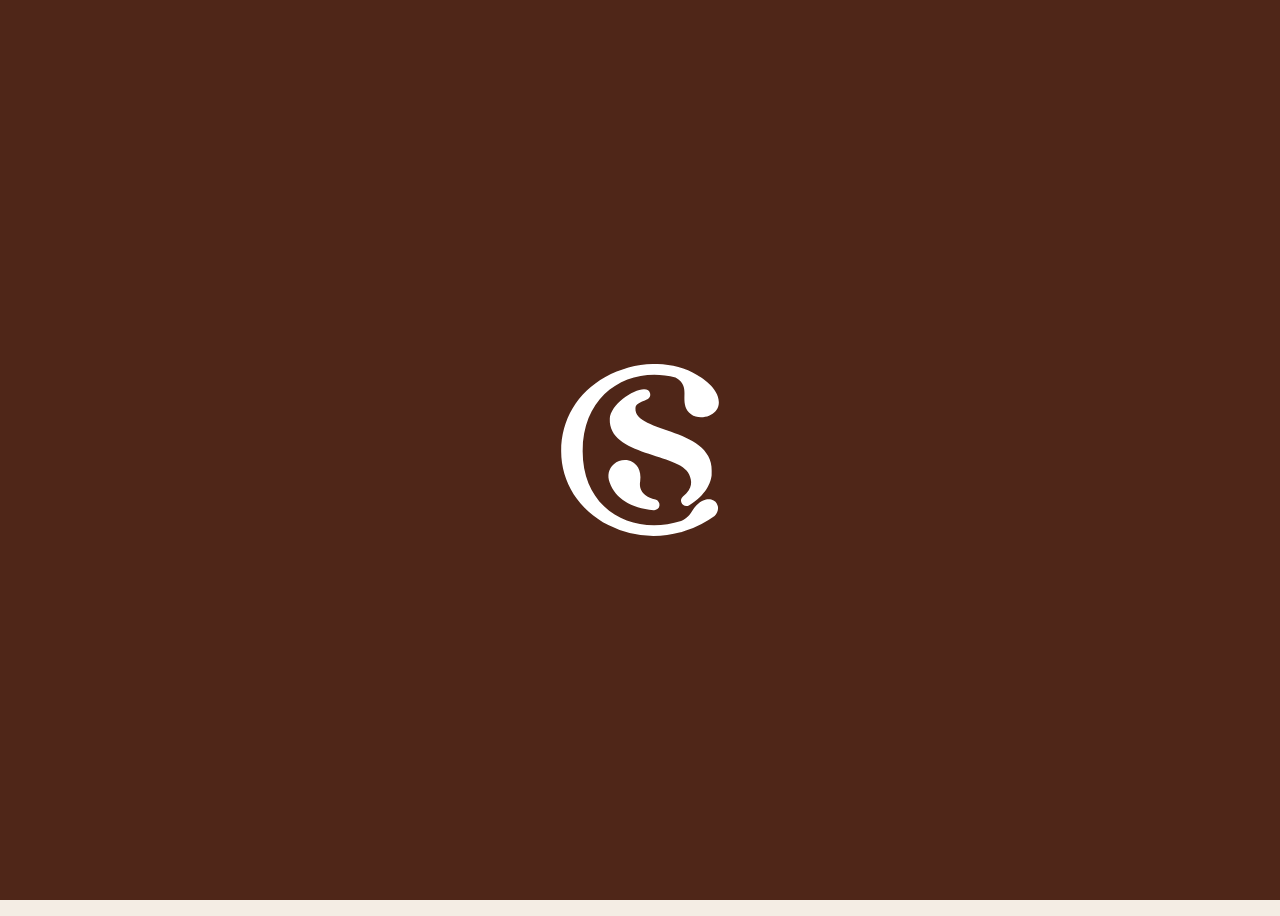
==== index.html @ 3edab41a "Update index.html" ====
<!doctype html>
<html lang="pt-BR">
<head>
  <meta charset="UTF-8" />
  <meta name="viewport" content="width=device-width, initial-scale=1.0" />
  <title>Cacau Show - Entrada</title>
  <style>
    :root {
      --bg: #f4ede4;
      --shape: #4f2618;
      --ink: #f3dfc9;
      --button: #7a3d29;
      --button-hover: #8a4a34;
      --logo-shift-x: 0px;
    }


    * {
      box-sizing: border-box;
    }

    html,
    body {
      width: 100%;
      margin: 0;
    }

    body {
      min-height: 100dvh;
      background: var(--bg);
      overflow: hidden;
      font-family: Arial, Helvetica, sans-serif;
      color: var(--ink);
    }

    .background {
      position: fixed;
      inset: 0;
      width: 100vw;
      height: 100vh;
      display: block;
      z-index: 0;
    }

    .page-content {
      opacity: 0;
      transform: translateY(16px);
      visibility: hidden;
      pointer-events: none;
      transition: opacity 0.6s ease, transform 0.6s ease;
    }

    body.intro-done .page-content {
      opacity: 1;
      transform: translateY(0);
      visibility: visible;
      pointer-events: auto;
    }

    .intro {
      position: fixed;
      inset: 0;
      z-index: 20;
      display: grid;
      place-items: center;
      overflow: hidden;
      pointer-events: auto;
      background: var(--bg);
    }

    .intro-circle {
      position: absolute;
      width: 150px;
      aspect-ratio: 1 / 1;
      border-radius: 50%;
      background: var(--shape);
      transform: scale(0.08);
      animation: introCircleGrow 2.05s cubic-bezier(0.2, 0.72, 0.2, 1) forwards;
    }

    .intro-logo {
      position: relative;
      width: clamp(120px, 34vw, 172px);
      height: auto;
      opacity: 0;
      transform: translateY(20px) scale(0.86);
      filter: brightness(0) invert(1);
      animation:
        introLogoReveal 0.7s ease 0.62s forwards,
        introLogoBounce 0.95s cubic-bezier(0.18, 0.88, 0.35, 1.15) 1.55s 1 forwards;
    }

    .intro.out {
      animation: introFadeOut 0.62s ease forwards;
      pointer-events: none;
    }

    @keyframes introCircleGrow {
      to {
        transform: scale(14);
      }
    }

    @keyframes introLogoReveal {
      to {
        opacity: 1;
        transform: translateY(0) scale(1);
      }
    }

    @keyframes introLogoBounce {
      0% {
        transform: translateY(0) scale(1);
      }
      40% {
        transform: translateY(-12px) scale(1.04);
      }
      100% {
        transform: translateY(0) scale(1);
      }
    }

    @keyframes introFadeOut {
      to {
        opacity: 0;
        visibility: hidden;
      }
    }


    .screen {
      position: relative;
      z-index: 1;
      min-height: 100dvh;
      width: min(100%, 430px);
      margin: 0 auto;
      padding: calc(18px + env(safe-area-inset-top)) 16px calc(24px + env(safe-area-inset-bottom));
      display: flex;
      flex-direction: column;
      align-items: stretch;
      justify-content: flex-start;
      gap: 0;
    }

    .logo {
      width: clamp(108px, 32vw, 145px);
      height: auto;
      margin: clamp(58px, 9.8vh, 84px) auto clamp(44px, 6.4vh, 62px);
      opacity: 1;
      display: block;
      mix-blend-mode: multiply;
      filter: contrast(1.08) saturate(1.06);
      transform: translateX(var(--logo-shift-x));
    }

    .title {
      margin: 0;
      text-align: left;
      align-self: flex-start;
      padding-left: 18px;
      font-family: Georgia, "Times New Roman", serif;
      font-size: clamp(24px, 8vw, 40px);
      line-height: 1.04;
      letter-spacing: 0;
      font-weight: 700;
      width: 100%;
      max-width: none;
      white-space: nowrap;
      margin-bottom: 4px;
      text-shadow: 0 1px 2px rgba(34, 15, 10, 0.35);
    }

    .subtitle {
      margin: 0;
      align-self: flex-start;
      padding-left: 18px;
      font-family: Georgia, "Times New Roman", serif;
      font-size: clamp(24px, 8vw, 40px);
      line-height: 1.04;
      font-weight: 700;
      color: var(--ink);
      white-space: nowrap;
      text-shadow: 0 1px 2px rgba(34, 15, 10, 0.35);
    }

    .enter-btn {
      width: min(76%, 420px);
      align-self: center;
      margin-top: auto;
      margin-bottom: calc(clamp(56px, 10vh, 112px) + env(safe-area-inset-bottom));
      border: 0;
      border-radius: 45px;
      min-height: 82px;
      padding: 14px 28px;
      background: var(--button);
      color: #fff;
      font-family: Georgia, "Times New Roman", serif;
      font-size: clamp(26px, 7.1vw, 44px);
      line-height: 1;
      font-weight: 700;
      cursor: pointer;
      opacity: 0;
      transform: translateY(34px);
      transition:
        opacity 0.75s cubic-bezier(0.22, 1, 0.36, 1),
        transform 0.75s cubic-bezier(0.22, 1, 0.36, 1),
        background-color 0.2s ease;
      transition-delay: 0s;
      box-shadow: 0 5px 12px rgba(22, 10, 7, 0.2);
    }

    body.intro-done .enter-btn {
      opacity: 1;
      transform: translateY(0);
      transition-delay: 0.85s;
    }

    .enter-btn:hover {
      background: var(--button-hover);
      transform: translateY(-1px);
    }

    .enter-btn:active {
      transform: translateY(1px);
    }

    @media (max-width: 520px) {
      .screen {
        width: 100%;
      }

      .title {
        margin-left: 72px;
      }

      .subtitle {
        margin-left: -10px;
      }

      .title,
      .subtitle {
        padding-left: 20px;
      }
    }

    @media (min-width: 521px) {
      .screen {
        padding-top: 56px;
        padding-bottom: 40px;
        align-items: center;
      }

      .logo {
        margin-top: 28px;
      }

      .title,
      .subtitle {
        text-align: center;
        align-self: center;
        padding-left: 0;
        width: 100%;
        max-width: none;
      }
    }

    @media (prefers-reduced-motion: reduce) {
      .intro {
        display: none;
      }

      .page-content {
        opacity: 1;
        transform: none;
        transition: none;
      }

      .enter-btn {
        opacity: 1;
        transform: none;
        transition: none;
      }
    }

  </style>
</head>
<body>
  <div class="intro" id="intro" aria-hidden="true">
    <div class="intro-circle"></div>
    <img class="intro-logo" src="imgs/cacau-show (1).svg" alt="" />
  </div>

  <svg class="background" viewBox="0 0 430 932" preserveAspectRatio="none" aria-hidden="true">
    <rect width="430" height="932" fill="var(--bg)" />
    <path
      fill="var(--shape)"
      d="M0,0H430V466C378,434 307,433 252,472C194,513 115,514 53,480C29,467 12,467 0,476Z"
    />
  </svg>

  <main class="screen page-content">
    <img
      class="logo"
      src="imgs/cacau-show (1).svg"
      alt="Logo Cacau Show"
    />

    <h1 class="title">Bem-vindo</h1>
    <h2 class="subtitle">Cacau Show Solid&aacute;ria</h2>

    <button class="enter-btn" id="startBtn" type="button">iniciar</button>
  </main>

  <script>
    (function () {
      var intro = document.getElementById("intro");
      var startBtn = document.getElementById("startBtn");
      if (startBtn) {
        startBtn.addEventListener("click", function () {
          window.location.href = "cadastro.html";
        });
      }

      if (!intro) return;

      var reduceMotion = window.matchMedia("(prefers-reduced-motion: reduce)").matches;
      if (reduceMotion) {
        document.body.classList.add("intro-done");
        intro.remove();
        return;
      }

      window.setTimeout(function () {
        document.body.classList.add("intro-done");
        intro.classList.add("out");

        window.setTimeout(function () {
          intro.remove();
        }, 620);
      }, 3050);
    })();
  </script>
</body>
</html>
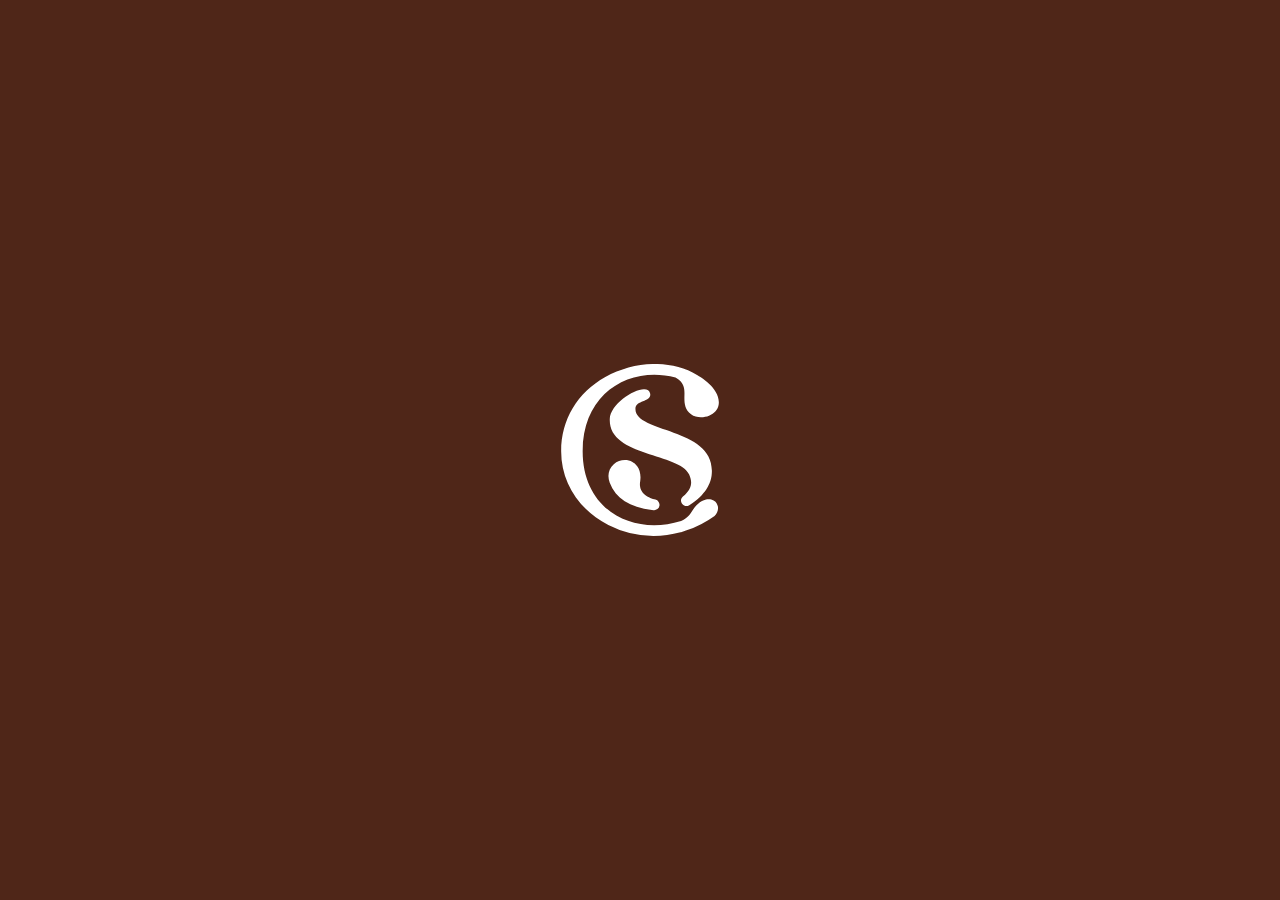
==== commit 33d7fd13: "Update index.html" ====
--- a/index.html
+++ b/index.html
@@ -12,6 +12,9 @@
       --button: #7a3d29;
       --button-hover: #8a4a34;
       --logo-shift-x: 0px;
+      --gallery-top: #5a2c1b;
+      --gallery-bottom: #f2f2f4;
+      --wave-time: 7s;
     }
 
 
@@ -22,13 +25,16 @@
     html,
     body {
       width: 100%;
+      height: 100%;
       margin: 0;
+      overflow: hidden;
+      overscroll-behavior: none;
     }
 
     body {
       min-height: 100dvh;
+      height: 100dvh;
       background: var(--bg);
-      overflow: hidden;
       font-family: Arial, Helvetica, sans-serif;
       color: var(--ink);
     }
@@ -40,6 +46,19 @@
       height: 100vh;
       display: block;
       z-index: 0;
+    }
+
+    .entry-view {
+      position: fixed;
+      inset: 0;
+      z-index: 1;
+      transition: opacity 0.45s ease, transform 0.45s ease;
+    }
+
+    body.show-gallery .entry-view {
+      opacity: 0;
+      transform: translateX(-8%);
+      pointer-events: none;
     }
 
     .page-content {
@@ -131,7 +150,7 @@
     .screen {
       position: relative;
       z-index: 1;
-      min-height: 100dvh;
+      height: 100dvh;
       width: min(100%, 430px);
       margin: 0 auto;
       padding: calc(18px + env(safe-area-inset-top)) 16px calc(24px + env(safe-area-inset-bottom));
@@ -140,6 +159,7 @@
       align-items: stretch;
       justify-content: flex-start;
       gap: 0;
+      overflow: hidden;
     }
 
     .logo {
@@ -159,7 +179,7 @@
       align-self: flex-start;
       padding-left: 18px;
       font-family: Georgia, "Times New Roman", serif;
-      font-size: clamp(24px, 8vw, 40px);
+      font-size: clamp(25px, 7vw, 36px);
       line-height: 1.04;
       letter-spacing: 0;
       font-weight: 700;
@@ -175,7 +195,7 @@
       align-self: flex-start;
       padding-left: 18px;
       font-family: Georgia, "Times New Roman", serif;
-      font-size: clamp(24px, 8vw, 40px);
+      font-size: clamp(21px, 5.7vw, 30px);
       line-height: 1.04;
       font-weight: 700;
       color: var(--ink);
@@ -184,10 +204,11 @@
     }
 
     .enter-btn {
-      width: min(76%, 420px);
-      align-self: center;
-      margin-top: auto;
-      margin-bottom: calc(clamp(56px, 10vh, 112px) + env(safe-area-inset-bottom));
+      width: min(76vw, 420px);
+      position: fixed;
+      left: 50%;
+      bottom: calc(clamp(36px, 8vh, 88px) + env(safe-area-inset-bottom));
+      margin: 0;
       border: 0;
       border-radius: 45px;
       min-height: 82px;
@@ -200,28 +221,123 @@
       font-weight: 700;
       cursor: pointer;
       opacity: 0;
-      transform: translateY(34px);
+      transform: translate(-50%, 34px);
       transition:
         opacity 0.75s cubic-bezier(0.22, 1, 0.36, 1),
         transform 0.75s cubic-bezier(0.22, 1, 0.36, 1),
         background-color 0.2s ease;
       transition-delay: 0s;
       box-shadow: 0 5px 12px rgba(22, 10, 7, 0.2);
+      z-index: 3;
     }
 
     body.intro-done .enter-btn {
       opacity: 1;
-      transform: translateY(0);
+      transform: translate(-50%, 0);
       transition-delay: 0.85s;
     }
 
     .enter-btn:hover {
       background: var(--button-hover);
-      transform: translateY(-1px);
+      transform: translate(-50%, -1px);
     }
 
     .enter-btn:active {
-      transform: translateY(1px);
+      transform: translate(-50%, 1px);
+    }
+
+    .gallery-view {
+      position: fixed;
+      inset: 0;
+      z-index: 8;
+      opacity: 0;
+      visibility: hidden;
+      pointer-events: none;
+      transform: translateX(12%);
+      transition: opacity 0.45s ease, transform 0.45s ease, visibility 0.45s ease;
+      background: var(--gallery-bottom);
+    }
+
+    body.show-gallery .gallery-view {
+      opacity: 1;
+      visibility: visible;
+      pointer-events: auto;
+      transform: translateX(0);
+    }
+
+    .gallery-carousel {
+      width: 100vw;
+      height: 100dvh;
+      display: flex;
+      overflow-x: auto;
+      overflow-y: hidden;
+      scroll-snap-type: x mandatory;
+      scroll-behavior: smooth;
+      -webkit-overflow-scrolling: touch;
+      scrollbar-width: none;
+    }
+
+    .gallery-carousel::-webkit-scrollbar {
+      display: none;
+    }
+
+    .gallery-slide {
+      position: relative;
+      flex: 0 0 100vw;
+      width: 100vw;
+      height: 100dvh;
+      scroll-snap-align: start;
+      overflow: hidden;
+      background: var(--gallery-bottom);
+    }
+
+    .gallery-top {
+      position: relative;
+      height: 53dvh;
+      background: var(--gallery-top);
+      overflow: hidden;
+    }
+
+    .gallery-wave {
+      position: absolute;
+      left: -6%;
+      width: 112%;
+      bottom: -1px;
+      height: 110px;
+      animation: waveFloat var(--wave-time) ease-in-out infinite;
+    }
+
+    @keyframes waveFloat {
+      0%,
+      100% {
+        transform: translateX(-18px);
+      }
+      50% {
+        transform: translateX(18px);
+      }
+    }
+
+    .art-wrap {
+      position: absolute;
+      left: 50%;
+      top: calc(70px + env(safe-area-inset-top));
+      transform: translateX(-50%);
+      width: min(84vw, 360px);
+      height: min(35vh, 360px);
+      display: flex;
+      align-items: center;
+      justify-content: center;
+      pointer-events: none;
+    }
+
+    .art-wrap img {
+      width: auto;
+      max-width: 100%;
+      max-height: 100%;
+      height: auto;
+      object-fit: contain;
+      display: block;
+      filter: drop-shadow(0 10px 16px rgba(0, 0, 0, 0.18));
     }
 
     @media (max-width: 520px) {
@@ -229,17 +345,22 @@
         width: 100%;
       }
 
-      .title {
-        margin-left: 72px;
-      }
-
-      .subtitle {
-        margin-left: -10px;
-      }
-
       .title,
       .subtitle {
         padding-left: 20px;
+      }
+
+      .logo {
+        margin-top: clamp(42px, 8vh, 64px);
+        margin-bottom: clamp(28px, 5.5vh, 46px);
+      }
+
+      .title {
+        margin-bottom: 6px;
+      }
+
+      .subtitle {
+        white-space: nowrap;
       }
     }
 
@@ -277,8 +398,21 @@
 
       .enter-btn {
         opacity: 1;
-        transform: none;
+        transform: translate(-50%, 0);
         transition: none;
+      }
+
+      .entry-view,
+      .gallery-view {
+        transition: none;
+      }
+
+      .gallery-carousel {
+        scroll-behavior: auto;
+      }
+
+      .gallery-wave {
+        animation: none;
       }
     }
 
@@ -290,34 +424,77 @@
     <img class="intro-logo" src="imgs/cacau-show (1).svg" alt="" />
   </div>
 
-  <svg class="background" viewBox="0 0 430 932" preserveAspectRatio="none" aria-hidden="true">
-    <rect width="430" height="932" fill="var(--bg)" />
-    <path
-      fill="var(--shape)"
-      d="M0,0H430V466C378,434 307,433 252,472C194,513 115,514 53,480C29,467 12,467 0,476Z"
-    />
-  </svg>
-
-  <main class="screen page-content">
-    <img
-      class="logo"
-      src="imgs/cacau-show (1).svg"
-      alt="Logo Cacau Show"
-    />
-
-    <h1 class="title">Bem-vindo</h1>
-    <h2 class="subtitle">Cacau Show Solid&aacute;ria</h2>
-
-    <button class="enter-btn" id="startBtn" type="button">iniciar</button>
-  </main>
+  <section class="entry-view" id="entryView">
+    <svg class="background" viewBox="0 0 430 932" preserveAspectRatio="none" aria-hidden="true">
+      <rect width="430" height="932" fill="var(--bg)" />
+      <path
+        fill="var(--shape)"
+        d="M0,0H430V466C378,434 307,433 252,472C194,513 115,514 53,480C29,467 12,467 0,476Z"
+      />
+    </svg>
+
+    <main class="screen page-content">
+      <img
+        class="logo"
+        src="imgs/cacau-show (1).svg"
+        alt="Logo Cacau Show"
+      />
+
+      <h1 class="title">Bem-vindo</h1>
+      <h2 class="subtitle">Cacau Show Solid&aacute;ria</h2>
+
+      <button class="enter-btn" id="startBtn" type="button">iniciar</button>
+    </main>
+  </section>
+
+  <section class="gallery-view" id="galleryView" aria-label="Galeria lateral">
+    <main class="gallery-carousel" id="galleryCarousel">
+      <section class="gallery-slide">
+        <div class="gallery-top">
+          <div class="art-wrap">
+            <img src="imgs/01cll.png" alt="Imagem 01" />
+          </div>
+          <svg class="gallery-wave" viewBox="0 0 760 120" preserveAspectRatio="none" aria-hidden="true">
+            <path fill="#f2f2f4" d="M0,62C86,44 173,44 260,62C340,79 420,80 500,64C586,46 673,46 760,62V120H0Z" />
+          </svg>
+        </div>
+      </section>
+
+      <section class="gallery-slide">
+        <div class="gallery-top">
+          <div class="art-wrap">
+            <img src="imgs/loc.png" alt="Imagem localizacao" />
+          </div>
+          <svg class="gallery-wave" viewBox="0 0 760 120" preserveAspectRatio="none" aria-hidden="true">
+            <path fill="#f2f2f4" d="M0,62C86,44 173,44 260,62C340,79 420,80 500,64C586,46 673,46 760,62V120H0Z" />
+          </svg>
+        </div>
+      </section>
+
+      <section class="gallery-slide">
+        <div class="gallery-top">
+          <div class="art-wrap">
+            <img src="imgs/sacola.png" alt="Imagem sacola" />
+          </div>
+          <svg class="gallery-wave" viewBox="0 0 760 120" preserveAspectRatio="none" aria-hidden="true">
+            <path fill="#f2f2f4" d="M0,62C86,44 173,44 260,62C340,79 420,80 500,64C586,46 673,46 760,62V120H0Z" />
+          </svg>
+        </div>
+      </section>
+    </main>
+  </section>
 
   <script>
     (function () {
       var intro = document.getElementById("intro");
       var startBtn = document.getElementById("startBtn");
+      var galleryCarousel = document.getElementById("galleryCarousel");
       if (startBtn) {
         startBtn.addEventListener("click", function () {
-          window.location.href = "cadastro.html";
+          document.body.classList.add("show-gallery");
+          if (galleryCarousel) {
+            galleryCarousel.scrollLeft = 0;
+          }
         });
       }
 
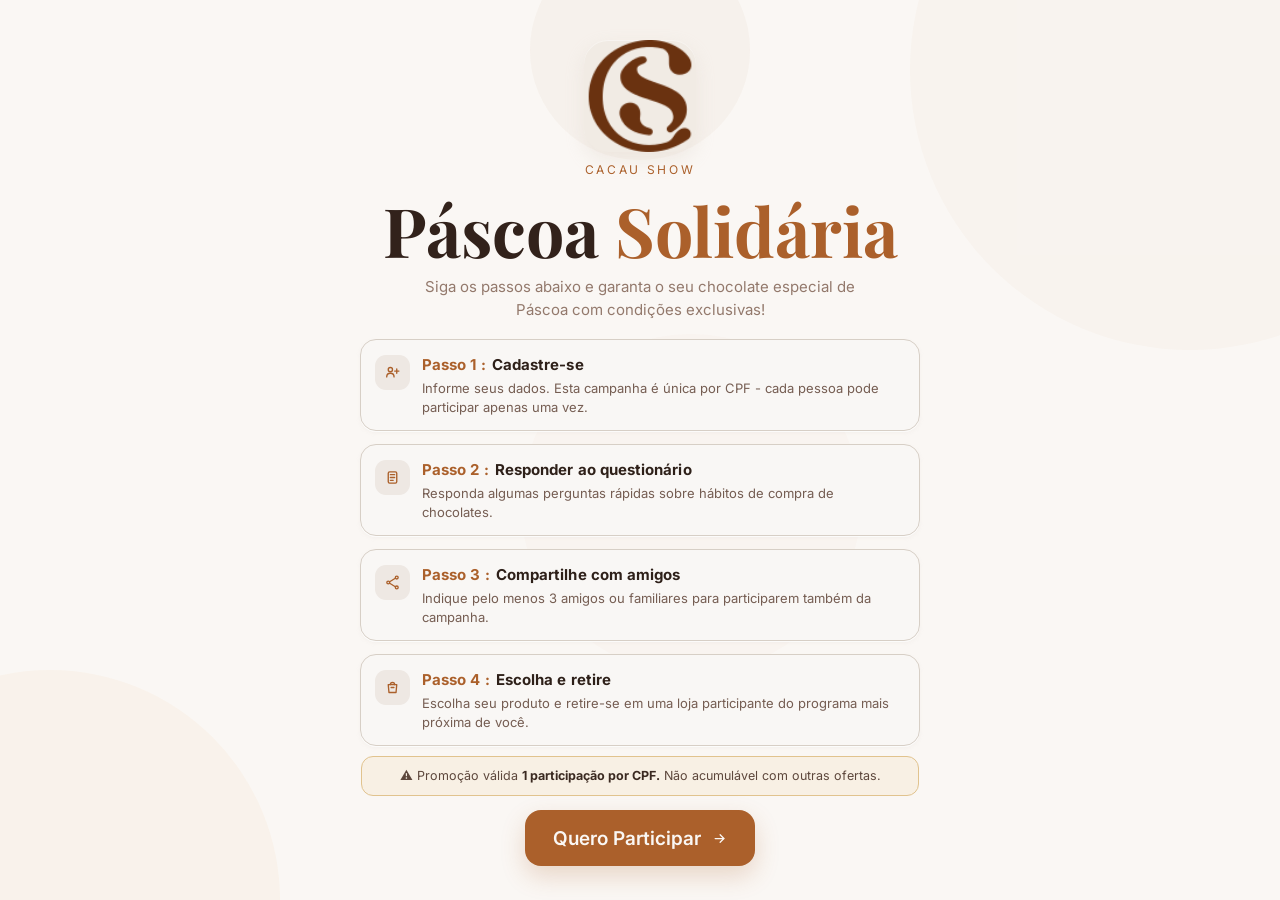
==== commit c3da2b73: "Add files via upload" ====
--- a/index.html
+++ b/index.html
@@ -1,521 +1,928 @@
-<!doctype html>
-<html lang="pt-BR">
-<head>
-  <meta charset="UTF-8" />
-  <meta name="viewport" content="width=device-width, initial-scale=1.0" />
-  <title>Cacau Show - Entrada</title>
-  <style>
-    :root {
-      --bg: #f4ede4;
-      --shape: #4f2618;
-      --ink: #f3dfc9;
-      --button: #7a3d29;
-      --button-hover: #8a4a34;
-      --logo-shift-x: 0px;
-      --gallery-top: #5a2c1b;
-      --gallery-bottom: #f2f2f4;
-      --wave-time: 7s;
-    }
-
-
-    * {
-      box-sizing: border-box;
-    }
-
-    html,
-    body {
+﻿<!doctype html>
+<html lang="pt-BR">
+<head>
+  <meta charset="UTF-8" />
+  <meta name="viewport" content="width=device-width, initial-scale=1.0, viewport-fit=cover" />
+  <title>Páscoa Solidária</title>
+  <link rel="preconnect" href="https://fonts.googleapis.com" />
+  <link rel="preconnect" href="https://fonts.gstatic.com" crossorigin />
+  <link href="https://fonts.googleapis.com/css2?family=Inter:wght@300;400;500;600;700;800&family=Playfair+Display:wght@400;500;600;700&display=swap" rel="stylesheet" />
+  <style>
+    :root {
+      --font-inter: "Inter", sans-serif;
+      --font-playfair: "Playfair Display", serif;
+      --background: hsl(30 40% 97%);
+      --foreground: hsl(20 30% 15%);
+      --muted: hsl(30 20% 93%);
+      --muted-foreground: hsl(20 15% 50%);
+      --primary: hsl(25 60% 42%);
+      --primary-foreground: hsl(30 40% 97%);
+      --accent: hsl(38 70% 55%);
+      --border: hsl(30 25% 86%);
+      --card: hsl(30 30% 99%);
+    }
+
+    * { box-sizing: border-box; }
+    html, body {
+      margin: 0;
+      width: 100%;
+      min-height: 100%;
+      background: var(--background);
+      color: var(--foreground);
+      font-family: var(--font-inter);
+    }
+
+    .app { min-height: 100vh; min-height: 100dvh; position: relative; overflow: hidden; }
+    .shape { position: absolute; border-radius: 999px; pointer-events: none; z-index: 0; }
+    .shape.top { width: 560px; height: 560px; top: -210px; right: -190px; background: hsl(25 60% 42% / 0.026); }
+    .shape.bottom { width: 460px; height: 460px; bottom: -230px; left: -180px; background: hsl(38 70% 55% / 0.05); }
+    .shape.mid { width: 340px; height: 340px; top: 56%; left: 54%; transform: translate(-50%, -50%); background: hsl(25 60% 42% / 0.02); }
+    .shape.logo-halo { width: 220px; height: 220px; top: -60px; left: 50%; transform: translateX(-50%); background: hsl(30 35% 85% / 0.22); }
+
+    .layout {
+      position: relative;
+      z-index: 1;
+      width: min(100%, 760px);
+      margin: 0 auto;
+      padding: 24px 16px 28px;
+      min-height: 100vh;
+      min-height: 100dvh;
+      display: grid;
+      align-content: start;
+    }
+
+    .screen { display: none; width: min(100%, 560px); margin: 0 auto; }
+    .screen.active { display: block; animation: screenInX 380ms ease both; }
+
+    .title-main {
+      margin: 0 0 10px;
+      text-align: center;
+      font-family: var(--font-playfair);
+      font-size: clamp(40px, 7vw, 56px);
+      line-height: 1.08;
+      font-weight: 700;
+    }
+
+    .title-main .primary { color: var(--primary); }
+    .sub { margin: 0 auto 18px; text-align: center; color: var(--muted-foreground); font-size: 15px; line-height: 1.45; max-width: 520px; }
+
+    .logo-badge {
+      width: 112px; height: 112px; border-radius: 24px; margin: 0 auto 10px;
+      background: hsl(30 32% 92%); display: grid; place-items: center;
+      color: var(--primary); font-size: 42px; font-weight: 700;
+      overflow: hidden;
+      box-shadow: 0 8px 18px hsl(30 25% 80% / 0.3), inset 0 1px 0 hsl(0 0% 100% / 0.45);
+      animation: floatY 2.8s ease-in-out infinite;
+    }
+
+    .logo-badge img {
+      width: 100%;
+      height: 100%;
+      object-fit: cover;
+      display: block;
+    }
+
+    .brand {
+      text-align: center;
+      color: var(--primary);
+      letter-spacing: 0.22em;
+      font-size: 12px;
+      margin: 0 0 18px;
+      text-transform: uppercase;
+      text-shadow: 0 1px 0 hsl(0 0% 100% / 0.35);
+    }
+
+    .steps { display: grid; gap: 13px; margin-bottom: 10px; }
+    .step-card {
+      display: flex;
+      gap: 12px;
+      align-items: flex-start;
+      padding: 15px 14px 14px;
+      border: 1px solid hsl(30 18% 81%);
+      background: hsl(30 25% 97%);
+      border-radius: 16px;
+      box-shadow: 0 1px 0 hsl(0 0% 100% / 0.75), 0 2px 4px hsl(25 12% 78% / 0.12);
+      opacity: 0;
+      transform: translateY(14px);
+    }
+
+    .step-icon {
+      width: 35px;
+      height: 35px;
+      border-radius: 11px;
+      background: hsl(30 24% 91%);
+      color: var(--primary);
+      display: grid;
+      place-items: center;
+      font-size: 16px;
+      flex: 0 0 auto;
+    }
+
+    .step-icon svg {
+      width: 17px;
+      height: 17px;
+      stroke: currentColor;
+      fill: none;
+      stroke-width: 1.9;
+      stroke-linecap: round;
+      stroke-linejoin: round;
+    }
+
+    .step-text { flex: 1 1 auto; }
+
+    .step-title {
+      margin: 0;
+      color: hsl(20 30% 14%);
+      font-size: 15px;
+      line-height: 1.32;
+      font-weight: 700;
+      letter-spacing: 0.005em;
+    }
+
+    .step-title .prefix {
+      color: var(--primary);
+      margin-right: 2px;
+    }
+
+    .step-desc {
+      margin: 4px 0 0;
+      color: hsl(20 18% 39%);
+      font-size: 13px;
+      line-height: 1.43;
+    }
+
+    .promo {
+      margin: 6px 0 14px;
+      border: 1px solid hsl(38 58% 72%);
+      border-radius: 12px;
+      background: hsl(38 68% 56% / 0.09);
+      color: hsl(20 22% 30%);
+      padding: 11px 12px 10px;
+      font-size: 12.5px;
+      text-align: center;
+      line-height: 1.35;
+      width: calc(100% - 2px);
+      margin-left: auto;
+      margin-right: auto;
+    }
+
+    .promo strong {
+      color: hsl(20 28% 18%);
+      font-weight: 700;
+    }
+
+    .btn {
+      border: 0; border-radius: 16px; font-family: var(--font-inter); font-weight: 600;
+      cursor: pointer; transition: 180ms ease;
+    }
+
+    .btn-arrow {
+      width: 16px;
+      height: 16px;
+      display: inline-grid;
+      place-items: center;
+      flex: 0 0 auto;
+    }
+
+    .btn-arrow svg {
+      width: 15px;
+      height: 15px;
+      stroke: currentColor;
+      fill: none;
+      stroke-width: 2;
+      stroke-linecap: round;
+      stroke-linejoin: round;
+      transition: transform 180ms ease;
+    }
+
+    .btn-primary {
+      min-height: 56px; padding: 0 28px; font-size: 19px; color: var(--primary-foreground);
+      background: var(--primary); box-shadow: 0 10px 24px hsl(25 60% 42% / 0.22);
+      display: inline-flex; align-items: center; gap: 10px; justify-content: center;
+    }
+
+    .btn-primary:hover { background: hsl(25 60% 38%); transform: translateY(-1px); }
+    .btn-primary:not(:disabled):hover .btn-arrow svg { transform: translateX(4px); }
+    .btn-primary:not(:disabled):active { animation: btnHop 220ms ease; }
+    .btn-primary:not(:disabled):active .btn-arrow svg { transform: translateX(7px); }
+    .btn-primary:disabled { cursor: not-allowed; background: hsl(30 12% 82%); color: hsl(30 12% 62%); box-shadow: none; transform: none; }
+
+    .center { text-align: center; }
+
+    .data-screen { padding: 18px 12px 0; }
+
+    .data-screen h2 {
+      margin: 0 0 9px;
+      font-family: var(--font-playfair);
+      font-size: 56px !important;
+      line-height: 1.02 !important;
+      font-weight: 700;
+      letter-spacing: -0.012em;
+      color: hsl(20 32% 16%);
+    }
+
+    .data-screen .sub {
+      text-align: left;
+      margin: 0 0 23px;
+      max-width: none;
+      font-size: 16px !important;
+      line-height: 1.42 !important;
+      color: hsl(20 17% 44%);
+    }
+
+    .form { display: grid; gap: 20px; }
+    .field { display: grid; gap: 6px; }
+
+    .field label {
+      display: block;
+      font-size: 14px;
+      margin-bottom: 0;
+      color: hsl(20 28% 15%);
+      font-weight: 500;
+      line-height: 1.35;
+    }
+
+    .input-wrap {
+      position: relative;
+      display: flex;
+      align-items: center;
+      border: 2px solid hsl(30 24% 83%);
+      border-radius: 12px;
+      background: var(--card);
+      min-height: 48px;
+      padding: 0 11px;
+      box-shadow: 0 1px 2px hsl(25 18% 80% / 0.22);
+      transition: border-color 180ms ease, box-shadow 180ms ease;
+    }
+
+    .input-wrap:focus-within {
+      border-color: var(--primary);
+      box-shadow: 0 0 0 1px hsl(25 60% 42% / 0.16);
+    }
+
+    .input-icon {
+      position: absolute;
+      left: 12px;
+      top: 50%;
+      transform: translateY(-50%);
+      width: 19px;
+      height: 19px;
+      color: hsl(20 28% 42%);
+      pointer-events: none;
+      display: grid;
+      place-items: center;
+      opacity: 1;
+    }
+
+    .input-icon svg {
+      width: 19px;
+      height: 19px;
+      stroke: currentColor;
+      fill: none;
+      stroke-width: 2.2;
+      stroke-linecap: round;
+      stroke-linejoin: round;
+    }
+
+    .input-wrap input {
+      border: 0;
+      outline: none;
+      background: transparent;
       width: 100%;
-      height: 100%;
-      margin: 0;
-      overflow: hidden;
-      overscroll-behavior: none;
-    }
-
-    body {
-      min-height: 100dvh;
-      height: 100dvh;
-      background: var(--bg);
-      font-family: Arial, Helvetica, sans-serif;
-      color: var(--ink);
-    }
-
-    .background {
+      padding-left: 34px;
+      font-size: 14px;
+      color: hsl(20 30% 28%);
+      font-family: var(--font-inter);
+      font-weight: 500;
+    }
+
+    .input-wrap input::placeholder {
+      color: hsl(20 17% 52%);
+    }
+
+    .data-next {
+      margin-top: 8px;
+      width: 100%;
+      justify-content: center;
+      min-height: 54px;
+      font-size: 16px;
+      font-weight: 600;
+      border-radius: 12px;
+      box-shadow: 0 10px 22px hsl(25 60% 42% / 0.22);
+      transition: transform 180ms ease, box-shadow 180ms ease, background-color 180ms ease;
+    }
+
+    .data-next .btn-arrow svg {
+      width: 18px;
+      height: 18px;
+      transition: transform 180ms ease;
+    }
+
+    .data-next:hover {
+      box-shadow: 0 14px 24px hsl(25 60% 42% / 0.24);
+      transform: translateY(-1px);
+    }
+
+    .data-next:hover .btn-arrow svg {
+      transform: translateX(4px);
+    }
+
+    .survey { width: min(100%, 560px); }
+    .progress-head { display: flex; align-items: center; justify-content: space-between; margin-bottom: 8px; font-size: 12px; color: var(--muted-foreground); }
+    .progress-head .percent { color: var(--primary); font-weight: 700; }
+    .progress-track { width: 100%; height: 8px; border-radius: 999px; background: var(--muted); overflow: hidden; margin-bottom: 26px; }
+    .progress-fill { width: 0%; height: 100%; background: linear-gradient(90deg, var(--primary), var(--accent)); transition: width 260ms ease; }
+
+    .step-row { display: flex; align-items: center; gap: 12px; margin-bottom: 18px; }
+    .step-badge { width: 46px; height: 46px; border-radius: 14px; background: hsl(30 26% 90%); color: var(--primary); font-weight: 700; font-size: 17px; display: grid; place-items: center; }
+    .step-line { height: 1px; flex: 1; background: var(--border); }
+
+    .question { margin: 0 0 24px; font-family: var(--font-playfair); font-size: 24px; line-height: 1.22; letter-spacing: -0.01em; }
+    .question.entering { animation: slideQuestionIn 320ms ease both; }
+
+    .options { display: grid; gap: 12px; margin-bottom: 22px; }
+    .option {
+      width: 100%; border: 2px solid var(--border); border-radius: 20px; background: var(--card);
+      color: hsl(20 18% 43%); text-align: left; padding: 14px 16px;
+      display: flex; align-items: center; gap: 12px; font-size: 18px; font-weight: 500;
+      transition: border-color 180ms ease, color 180ms ease, transform 160ms ease; cursor: pointer;
+    }
+
+    .option.entering { opacity: 0; animation: stackFromRight 360ms ease forwards; }
+    .option:hover { border-color: hsl(25 45% 70%); color: hsl(20 22% 35%); }
+    .option.selected { border-color: var(--primary); color: var(--foreground); transform: translateY(-1px); animation: optionPop 180ms ease both; }
+
+    .option-marker {
+      width: 34px; height: 34px; border-radius: 50%; border: 2px solid hsl(30 20% 75%);
+      display: grid; place-items: center; flex: 0 0 auto; background: #fff;
+    }
+
+    .option-marker-icon { width: 16px; height: 16px; object-fit: contain; opacity: 0; transition: opacity 180ms ease; }
+    .option.selected .option-marker { border-color: var(--primary); }
+    .option.selected .option-marker-icon { opacity: 1; }
+
+    .survey-actions { display: flex; justify-content: space-between; align-items: center; gap: 12px; }
+    .btn-ghost { border: 0; background: transparent; color: hsl(20 16% 62%); font-size: 17px; font-weight: 600; padding: 8px; cursor: pointer; }
+    .btn-ghost:disabled { opacity: 0.45; cursor: not-allowed; }
+    .btn-next { min-width: 136px; min-height: 46px; font-size: 17px; border-radius: 16px; padding: 0 16px; }
+
+    .thanks { text-align: center; }
+    .thanks-note {
+      margin: 22px auto 0; border: 1px solid hsl(25 40% 86%); background: hsl(25 55% 96% / 0.7);
+      color: var(--primary); border-radius: 16px; padding: 14px 16px; font-size: 14px;
+      max-width: 520px; display: flex; align-items: center; justify-content: center; gap: 8px;
+    }
+
+    .profile-modal {
       position: fixed;
       inset: 0;
-      width: 100vw;
-      height: 100vh;
+      z-index: 30;
+      display: none;
+      align-items: center;
+      justify-content: center;
+      padding: 18px;
+      background: hsl(0 0% 10% / 0.4);
+      backdrop-filter: none;
+      -webkit-backdrop-filter: none;
+    }
+
+    .profile-modal.show {
+      display: flex;
+      animation: fadeIn 240ms ease both;
+    }
+
+    .profile-card {
+      width: min(100%, 362px);
+      border-radius: 22px;
+      background: hsl(30 30% 99%);
+      box-shadow: 0 20px 46px hsl(20 20% 12% / 0.29);
+      padding: 26px 22px 22px;
+      text-align: center;
+      animation: cardPop 280ms ease both;
+    }
+
+    .profile-stage {
+      display: none;
+    }
+
+    .profile-stage.active {
       display: block;
-      z-index: 0;
-    }
-
-    .entry-view {
-      position: fixed;
-      inset: 0;
-      z-index: 1;
-      transition: opacity 0.45s ease, transform 0.45s ease;
-    }
-
-    body.show-gallery .entry-view {
-      opacity: 0;
-      transform: translateX(-8%);
-      pointer-events: none;
-    }
-
-    .page-content {
-      opacity: 0;
-      transform: translateY(16px);
-      visibility: hidden;
-      pointer-events: none;
-      transition: opacity 0.6s ease, transform 0.6s ease;
-    }
-
-    body.intro-done .page-content {
-      opacity: 1;
-      transform: translateY(0);
-      visibility: visible;
-      pointer-events: auto;
-    }
-
-    .intro {
-      position: fixed;
-      inset: 0;
-      z-index: 20;
+      animation: fadeUp 260ms ease both;
+    }
+
+    .profile-badge {
+      width: 64px;
+      height: 64px;
+      margin: 4px auto 16px;
+      border-radius: 999px;
       display: grid;
       place-items: center;
-      overflow: hidden;
-      pointer-events: auto;
-      background: var(--bg);
-    }
-
-    .intro-circle {
-      position: absolute;
-      width: 150px;
-      aspect-ratio: 1 / 1;
-      border-radius: 50%;
-      background: var(--shape);
-      transform: scale(0.08);
-      animation: introCircleGrow 2.05s cubic-bezier(0.2, 0.72, 0.2, 1) forwards;
-    }
-
-    .intro-logo {
-      position: relative;
-      width: clamp(120px, 34vw, 172px);
-      height: auto;
-      opacity: 0;
-      transform: translateY(20px) scale(0.86);
-      filter: brightness(0) invert(1);
-      animation:
-        introLogoReveal 0.7s ease 0.62s forwards,
-        introLogoBounce 0.95s cubic-bezier(0.18, 0.88, 0.35, 1.15) 1.55s 1 forwards;
-    }
-
-    .intro.out {
-      animation: introFadeOut 0.62s ease forwards;
-      pointer-events: none;
-    }
-
-    @keyframes introCircleGrow {
-      to {
-        transform: scale(14);
-      }
-    }
-
-    @keyframes introLogoReveal {
-      to {
-        opacity: 1;
-        transform: translateY(0) scale(1);
-      }
-    }
-
-    @keyframes introLogoBounce {
-      0% {
-        transform: translateY(0) scale(1);
-      }
-      40% {
-        transform: translateY(-12px) scale(1.04);
-      }
-      100% {
-        transform: translateY(0) scale(1);
-      }
-    }
-
-    @keyframes introFadeOut {
-      to {
-        opacity: 0;
-        visibility: hidden;
-      }
-    }
-
-
-    .screen {
-      position: relative;
-      z-index: 1;
-      height: 100dvh;
-      width: min(100%, 430px);
+      background: hsl(30 28% 92%);
+      color: var(--primary);
+    }
+
+    .profile-badge .loading-c-icon {
+      width: 34px;
+      height: 34px;
+      stroke: currentColor;
+      fill: none;
+      stroke-width: 2.35;
+      stroke-linecap: round;
+      stroke-linejoin: round;
+      transform-origin: 50% 50%;
+      animation: spinSoft 1.8s linear infinite;
+    }
+
+    .profile-badge.success {
+      width: 62px;
+      height: 62px;
+      background: hsl(141 56% 82%);
+      color: hsl(142 72% 36%);
+    }
+
+    .profile-badge.success svg {
+      width: 31px;
+      height: 31px;
+      stroke: currentColor;
+      fill: none;
+      stroke-width: 2.1;
+      stroke-linecap: round;
+      stroke-linejoin: round;
+    }
+
+    .profile-title {
+      margin: 0 0 9px;
+      font-family: var(--font-playfair);
+      font-size: 42px;
+      line-height: 1.02;
+      letter-spacing: -0.01em;
+      color: hsl(20 30% 16%);
+    }
+
+    .profile-title.loading {
+      font-size: 36px;
+      line-height: 1.03;
+      margin-bottom: 8px;
+    }
+
+    .profile-title.success {
+      font-size: 40px;
+      line-height: 1.02;
+      margin-bottom: 10px;
+    }
+
+    .profile-subtitle {
       margin: 0 auto;
-      padding: calc(18px + env(safe-area-inset-top)) 16px calc(24px + env(safe-area-inset-bottom));
+      max-width: 286px;
+      color: hsl(20 16% 45%);
+      font-size: 14px;
+      line-height: 1.43;
+    }
+
+    .profile-subtitle.loading {
+      max-width: 292px;
+      font-size: 14px;
+      line-height: 1.4;
+    }
+
+    .profile-subtitle.success {
+      max-width: 282px;
+      font-size: 15px;
+      line-height: 1.4;
+    }
+
+    .profile-dots {
       display: flex;
-      flex-direction: column;
-      align-items: stretch;
-      justify-content: flex-start;
-      gap: 0;
-      overflow: hidden;
-    }
-
-    .logo {
-      width: clamp(108px, 32vw, 145px);
-      height: auto;
-      margin: clamp(58px, 9.8vh, 84px) auto clamp(44px, 6.4vh, 62px);
-      opacity: 1;
-      display: block;
-      mix-blend-mode: multiply;
-      filter: contrast(1.08) saturate(1.06);
-      transform: translateX(var(--logo-shift-x));
-    }
-
-    .title {
-      margin: 0;
-      text-align: left;
-      align-self: flex-start;
-      padding-left: 18px;
-      font-family: Georgia, "Times New Roman", serif;
-      font-size: clamp(25px, 7vw, 36px);
-      line-height: 1.04;
-      letter-spacing: 0;
-      font-weight: 700;
+      justify-content: center;
+      gap: 8px;
+      margin-top: 16px;
+    }
+
+    .profile-dots span {
+      width: 9px;
+      height: 9px;
+      border-radius: 999px;
+      background: hsl(25 60% 42% / 0.48);
+      animation: dotPulse 1s ease-in-out infinite;
+    }
+
+    .profile-dots span:nth-child(2) { animation-delay: 120ms; }
+    .profile-dots span:nth-child(3) { animation-delay: 240ms; }
+
+    .profile-next {
+      margin-top: 16px;
+      min-height: 42px;
+      border-radius: 13px;
+      font-size: 14px;
+      font-weight: 600;
       width: 100%;
-      max-width: none;
-      white-space: nowrap;
-      margin-bottom: 4px;
-      text-shadow: 0 1px 2px rgba(34, 15, 10, 0.35);
-    }
-
-    .subtitle {
-      margin: 0;
-      align-self: flex-start;
-      padding-left: 18px;
-      font-family: Georgia, "Times New Roman", serif;
-      font-size: clamp(21px, 5.7vw, 30px);
-      line-height: 1.04;
-      font-weight: 700;
-      color: var(--ink);
-      white-space: nowrap;
-      text-shadow: 0 1px 2px rgba(34, 15, 10, 0.35);
-    }
-
-    .enter-btn {
-      width: min(76vw, 420px);
-      position: fixed;
-      left: 50%;
-      bottom: calc(clamp(36px, 8vh, 88px) + env(safe-area-inset-bottom));
-      margin: 0;
-      border: 0;
-      border-radius: 45px;
-      min-height: 82px;
-      padding: 14px 28px;
-      background: var(--button);
-      color: #fff;
-      font-family: Georgia, "Times New Roman", serif;
-      font-size: clamp(26px, 7.1vw, 44px);
-      line-height: 1;
-      font-weight: 700;
-      cursor: pointer;
-      opacity: 0;
-      transform: translate(-50%, 34px);
-      transition:
-        opacity 0.75s cubic-bezier(0.22, 1, 0.36, 1),
-        transform 0.75s cubic-bezier(0.22, 1, 0.36, 1),
-        background-color 0.2s ease;
-      transition-delay: 0s;
-      box-shadow: 0 5px 12px rgba(22, 10, 7, 0.2);
-      z-index: 3;
-    }
-
-    body.intro-done .enter-btn {
-      opacity: 1;
-      transform: translate(-50%, 0);
-      transition-delay: 0.85s;
-    }
-
-    .enter-btn:hover {
-      background: var(--button-hover);
-      transform: translate(-50%, -1px);
-    }
-
-    .enter-btn:active {
-      transform: translate(-50%, 1px);
-    }
-
-    .gallery-view {
-      position: fixed;
-      inset: 0;
-      z-index: 8;
-      opacity: 0;
-      visibility: hidden;
-      pointer-events: none;
-      transform: translateX(12%);
-      transition: opacity 0.45s ease, transform 0.45s ease, visibility 0.45s ease;
-      background: var(--gallery-bottom);
-    }
-
-    body.show-gallery .gallery-view {
-      opacity: 1;
-      visibility: visible;
-      pointer-events: auto;
-      transform: translateX(0);
-    }
-
-    .gallery-carousel {
-      width: 100vw;
-      height: 100dvh;
-      display: flex;
-      overflow-x: auto;
-      overflow-y: hidden;
-      scroll-snap-type: x mandatory;
-      scroll-behavior: smooth;
-      -webkit-overflow-scrolling: touch;
-      scrollbar-width: none;
-    }
-
-    .gallery-carousel::-webkit-scrollbar {
-      display: none;
-    }
-
-    .gallery-slide {
-      position: relative;
-      flex: 0 0 100vw;
-      width: 100vw;
-      height: 100dvh;
-      scroll-snap-align: start;
-      overflow: hidden;
-      background: var(--gallery-bottom);
-    }
-
-    .gallery-top {
-      position: relative;
-      height: 53dvh;
-      background: var(--gallery-top);
-      overflow: hidden;
-    }
-
-    .gallery-wave {
-      position: absolute;
-      left: -6%;
-      width: 112%;
-      bottom: -1px;
-      height: 110px;
-      animation: waveFloat var(--wave-time) ease-in-out infinite;
-    }
-
-    @keyframes waveFloat {
-      0%,
-      100% {
-        transform: translateX(-18px);
-      }
-      50% {
-        transform: translateX(18px);
-      }
-    }
-
-    .art-wrap {
-      position: absolute;
-      left: 50%;
-      top: calc(70px + env(safe-area-inset-top));
-      transform: translateX(-50%);
-      width: min(84vw, 360px);
-      height: min(35vh, 360px);
-      display: flex;
-      align-items: center;
-      justify-content: center;
-      pointer-events: none;
-    }
-
-    .art-wrap img {
-      width: auto;
-      max-width: 100%;
-      max-height: 100%;
-      height: auto;
-      object-fit: contain;
-      display: block;
-      filter: drop-shadow(0 10px 16px rgba(0, 0, 0, 0.18));
-    }
-
-    @media (max-width: 520px) {
-      .screen {
-        width: 100%;
-      }
-
-      .title,
-      .subtitle {
-        padding-left: 20px;
-      }
-
-      .logo {
-        margin-top: clamp(42px, 8vh, 64px);
-        margin-bottom: clamp(28px, 5.5vh, 46px);
-      }
-
-      .title {
-        margin-bottom: 6px;
-      }
-
-      .subtitle {
-        white-space: nowrap;
-      }
-    }
-
-    @media (min-width: 521px) {
-      .screen {
-        padding-top: 56px;
-        padding-bottom: 40px;
-        align-items: center;
-      }
-
-      .logo {
-        margin-top: 28px;
-      }
-
-      .title,
-      .subtitle {
-        text-align: center;
-        align-self: center;
-        padding-left: 0;
-        width: 100%;
-        max-width: none;
-      }
-    }
-
-    @media (prefers-reduced-motion: reduce) {
-      .intro {
-        display: none;
-      }
-
-      .page-content {
-        opacity: 1;
-        transform: none;
-        transition: none;
-      }
-
-      .enter-btn {
-        opacity: 1;
-        transform: translate(-50%, 0);
-        transition: none;
-      }
-
-      .entry-view,
-      .gallery-view {
-        transition: none;
-      }
-
-      .gallery-carousel {
-        scroll-behavior: auto;
-      }
-
-      .gallery-wave {
-        animation: none;
-      }
-    }
-
-  </style>
-</head>
-<body>
-  <div class="intro" id="intro" aria-hidden="true">
-    <div class="intro-circle"></div>
-    <img class="intro-logo" src="imgs/cacau-show (1).svg" alt="" />
-  </div>
-
-  <section class="entry-view" id="entryView">
-    <svg class="background" viewBox="0 0 430 932" preserveAspectRatio="none" aria-hidden="true">
-      <rect width="430" height="932" fill="var(--bg)" />
-      <path
-        fill="var(--shape)"
-        d="M0,0H430V466C378,434 307,433 252,472C194,513 115,514 53,480C29,467 12,467 0,476Z"
-      />
-    </svg>
-
-    <main class="screen page-content">
-      <img
-        class="logo"
-        src="imgs/cacau-show (1).svg"
-        alt="Logo Cacau Show"
-      />
-
-      <h1 class="title">Bem-vindo</h1>
-      <h2 class="subtitle">Cacau Show Solid&aacute;ria</h2>
-
-      <button class="enter-btn" id="startBtn" type="button">iniciar</button>
-    </main>
-  </section>
-
-  <section class="gallery-view" id="galleryView" aria-label="Galeria lateral">
-    <main class="gallery-carousel" id="galleryCarousel">
-      <section class="gallery-slide">
-        <div class="gallery-top">
-          <div class="art-wrap">
-            <img src="imgs/01cll.png" alt="Imagem 01" />
+      box-shadow: none;
+    }
+
+    .profile-debug {
+      margin-top: 8px;
+      width: 100%;
+      min-height: 42px;
+      border-radius: 12px;
+      border: 1px solid hsl(30 24% 78%);
+      background: hsl(30 28% 97%);
+      color: hsl(20 20% 36%);
+      font-size: 13px;
+      font-weight: 600;
+    }
+
+    #campaignScreen { padding-top: 16px; }
+    #campaignScreen .title-main { font-size: clamp(54px, 9.2vw, 68px); line-height: 1.02; margin-bottom: 12px; }
+    #campaignScreen .sub { max-width: 470px; line-height: 1.5; margin-bottom: 18px; }
+
+    #campaignScreen.active .logo-badge,
+    #campaignScreen.active .brand,
+    #campaignScreen.active .title-main,
+    #campaignScreen.active .sub,
+    #campaignScreen.active .promo,
+    #campaignScreen.active .center {
+      animation: riseIn 420ms ease both;
+    }
+
+    #campaignScreen.active .brand { animation-delay: 60ms; }
+    #campaignScreen.active .title-main { animation-delay: 110ms; }
+    #campaignScreen.active .sub { animation-delay: 170ms; }
+    #campaignScreen.active .promo { animation-delay: 420ms; }
+    #campaignScreen.active .center { animation-delay: 470ms; }
+    #campaignScreen.active .step-card { animation: cardIn 420ms ease both; }
+    #campaignScreen.active .step-card:nth-child(1) { animation-delay: 220ms; }
+    #campaignScreen.active .step-card:nth-child(2) { animation-delay: 280ms; }
+    #campaignScreen.active .step-card:nth-child(3) { animation-delay: 340ms; }
+    #campaignScreen.active .step-card:nth-child(4) { animation-delay: 400ms; }
+
+    #dataScreen.active h2,
+    #dataScreen.active .sub {
+      animation: riseIn 360ms ease both;
+    }
+
+    #dataScreen.active .field,
+    #dataScreen.active .data-next {
+      opacity: 0;
+      transform: translateY(12px);
+      animation: cardIn 360ms ease both;
+    }
+
+    #dataScreen.active .field:nth-of-type(1) { animation-delay: 120ms; }
+    #dataScreen.active .field:nth-of-type(2) { animation-delay: 170ms; }
+    #dataScreen.active .field:nth-of-type(3) { animation-delay: 220ms; }
+    #dataScreen.active .field:nth-of-type(4) { animation-delay: 270ms; }
+    #dataScreen.active .field:nth-of-type(5) { animation-delay: 320ms; }
+    #dataScreen.active .data-next { animation-delay: 380ms; }
+
+    @media (max-width: 768px) {
+      .data-screen { padding: 14px 10px 0; }
+
+      .data-screen h2 {
+        font-size: 54px !important;
+        line-height: 1.02 !important;
+      }
+
+      .data-screen .sub {
+        font-size: 16px !important;
+        margin-bottom: 20px;
+      }
+
+      .field label {
+        font-size: 13.5px;
+      }
+
+      .input-wrap {
+        min-height: 48px;
+      }
+
+      .input-wrap input {
+        font-size: 14px;
+      }
+
+      .data-next {
+        min-height: 52px;
+        font-size: 16px;
+      }
+    }
+
+    @keyframes screenIn { from { opacity: 0; transform: translateY(14px); } to { opacity: 1; transform: translateY(0); } }
+    @keyframes screenInX { from { opacity: 0; transform: translateX(44px); } to { opacity: 1; transform: translateX(0); } }
+    @keyframes slideQuestionIn { from { opacity: 0; transform: translateX(26px); } to { opacity: 1; transform: translateX(0); } }
+    @keyframes stackFromRight { from { opacity: 0; transform: translateX(36px); } to { opacity: 1; transform: translateX(0); } }
+    @keyframes riseIn { from { opacity: 0; transform: translateY(12px); } to { opacity: 1; transform: translateY(0); } }
+    @keyframes cardIn { from { opacity: 0; transform: translateY(14px); } to { opacity: 1; transform: translateY(0); } }
+    @keyframes floatY { 0%,100% { transform: translateY(0); } 50% { transform: translateY(-7px); } }
+    @keyframes optionPop { 0% { transform: translateY(0); } 55% { transform: translateY(-3px); } 100% { transform: translateY(-1px); } }
+    @keyframes fadeIn { from { opacity: 0; } to { opacity: 1; } }
+    @keyframes fadeUp { from { opacity: 0; transform: translateY(8px); } to { opacity: 1; transform: translateY(0); } }
+    @keyframes cardPop { from { opacity: 0; transform: translateY(14px) scale(0.98); } to { opacity: 1; transform: translateY(0) scale(1); } }
+    @keyframes spinSoft { from { transform: rotate(0deg); } to { transform: rotate(360deg); } }
+    @keyframes dotPulse { 0%,100% { opacity: 0.45; transform: scale(0.92); } 50% { opacity: 1; transform: scale(1); } }
+    @keyframes btnHop {
+      0% { transform: translateY(-1px); }
+      40% { transform: translateY(-4px); }
+      100% { transform: translateY(-1px); }
+    }
+  </style>
+</head>
+<body>
+  <main class="app">
+    <div class="shape top"></div>
+    <div class="shape logo-halo"></div>
+    <div class="shape bottom"></div>
+    <div class="shape mid"></div>
+
+    <div class="layout">
+      <section class="screen active" id="campaignScreen">
+        <div class="logo-badge" aria-label="Espaco reservado para logo">
+          <img src="logo.png" alt="Logo da campanha" onerror="this.style.display='none'" />
+        </div>
+        <p class="brand">CACAU SHOW</p>
+        <h1 class="title-main">Páscoa <span class="primary">Solidária</span></h1>
+        <p class="sub">Siga os passos abaixo e garanta o seu chocolate especial de Páscoa com condições exclusivas!</p>
+
+        <div class="steps">
+          <article class="step-card"><div class="step-icon"><svg viewBox="0 0 24 24" aria-hidden="true"><circle cx="9" cy="8" r="3"></circle><path d="M3.8 18.2c0-3.1 2.4-5.2 5.2-5.2s5.2 2.1 5.2 5.2"></path><path d="M18 7v6"></path><path d="M15 10h6"></path></svg></div><div class="step-text"><p class="step-title"><span class="prefix">Passo 1 :</span> Cadastre-se</p><p class="step-desc">Informe seus dados. Esta campanha é única por CPF - cada pessoa pode participar apenas uma vez.</p></div></article>
+          <article class="step-card"><div class="step-icon"><svg viewBox="0 0 24 24" aria-hidden="true"><rect x="6" y="4" width="12" height="16" rx="2"></rect><path d="M9 8h6"></path><path d="M9 12h6"></path><path d="M9 16h4"></path></svg></div><div class="step-text"><p class="step-title"><span class="prefix">Passo 2 :</span> Responder ao questionário</p><p class="step-desc">Responda algumas perguntas rápidas sobre hábitos de compra de chocolates.</p></div></article>
+          <article class="step-card"><div class="step-icon"><svg viewBox="0 0 24 24" aria-hidden="true"><circle cx="18" cy="5" r="2"></circle><circle cx="6" cy="12" r="2"></circle><circle cx="18" cy="19" r="2"></circle><path d="M8 11l8-5"></path><path d="M8 13l8 5"></path></svg></div><div class="step-text"><p class="step-title"><span class="prefix">Passo 3 :</span> Compartilhe com amigos</p><p class="step-desc">Indique pelo menos 3 amigos ou familiares para participarem também da campanha.</p></div></article>
+          <article class="step-card"><div class="step-icon"><svg viewBox="0 0 24 24" aria-hidden="true"><path d="M6 8h12l-1 11H7L6 8z"></path><path d="M9 8a3 3 0 0 1 6 0"></path><path d="M10 12h4"></path></svg></div><div class="step-text"><p class="step-title"><span class="prefix">Passo 4 :</span> Escolha e retire</p><p class="step-desc">Escolha seu produto e retire-se em uma loja participante do programa mais próxima de você.</p></div></article>
+        </div>
+
+        <p class="promo">⚠️ Promoção válida <strong>1 participação por CPF.</strong> Não acumulável com outras ofertas.</p>
+        <div class="center"><button class="btn btn-primary" id="joinBtn" type="button">Quero Participar <span class="btn-arrow" aria-hidden="true"><svg viewBox="0 0 24 24"><path d="M5 12h14"></path><path d="m13 6 6 6-6 6"></path></svg></span></button></div>
+      </section>
+
+      <section class="screen data-screen" id="dataScreen">
+        <h2>Seus dados</h2>
+        <p class="sub">Preencha para participar da campanha. Suas informações ficam seguras com a gente.</p>
+
+        <form class="form" id="dataForm" novalidate>
+          <div class="field"><label for="fullName">Nome completo</label><div class="input-wrap"><span class="input-icon"><svg viewBox="0 0 24 24" aria-hidden="true"><circle cx="12" cy="8" r="3.2"></circle><path d="M5.5 18c0-3.4 2.8-5.8 6.5-5.8s6.5 2.4 6.5 5.8"></path></svg></span><input id="fullName" name="fullName" placeholder="Seu nome completo" required /></div></div>
+          <div class="field"><label for="cpf">CPF</label><div class="input-wrap"><span class="input-icon"><svg viewBox="0 0 24 24" aria-hidden="true"><rect x="3.5" y="6" width="17" height="12" rx="2"></rect><path d="M7 10h10"></path></svg></span><input id="cpf" name="cpf" placeholder="000.000.000-00" inputmode="numeric" maxlength="14" required /></div></div>
+          <div class="field"><label for="email">E-mail</label><div class="input-wrap"><span class="input-icon"><svg viewBox="0 0 24 24" aria-hidden="true"><rect x="3.5" y="5.5" width="17" height="13" rx="2"></rect><path d="m5 7 7 5 7-5"></path></svg></span><input id="email" name="email" type="email" placeholder="seuemail@exemplo.com" required /></div></div>
+          <div class="field"><label for="phone">WhatsApp / Telefone</label><div class="input-wrap"><span class="input-icon"><svg viewBox="0 0 24 24" aria-hidden="true"><path d="M7 4.8c0-.8.5-1.3 1.2-1.3h1.6c.6 0 1 .4 1.2.9l.8 2.6c.2.5.1 1-.2 1.4l-1 1.2a13 13 0 0 0 4 4l1.2-1c.4-.3.9-.4 1.4-.2l2.6.8c.5.2.9.6.9 1.2v1.6c0 .7-.5 1.2-1.3 1.2C12.2 18.2 5.8 11.8 7 4.8z"></path></svg></span><input id="phone" name="phone" placeholder="(00) 00000-0000" inputmode="numeric" maxlength="15" required /></div></div>
+          <div class="field"><label for="cep">CEP</label><div class="input-wrap"><span class="input-icon"><svg viewBox="0 0 24 24" aria-hidden="true"><path d="M12 20s6-5.4 6-10a6 6 0 1 0-12 0c0 4.6 6 10 6 10z"></path><circle cx="12" cy="10" r="2"></circle></svg></span><input id="cep" name="cep" placeholder="00000-000" inputmode="numeric" maxlength="9" required /></div></div>
+          <button class="btn btn-primary data-next" id="dataNextBtn" type="submit">Continuar para a pesquisa <span class="btn-arrow" aria-hidden="true"><svg viewBox="0 0 24 24"><path d="M5 12h14"></path><path d="m13 6 6 6-6 6"></path></svg></span></button>
+          <button class="btn profile-debug" id="previewProfileBtn" type="button">Ver popup de perfil</button>
+        </form>
+      </section>
+
+      <section class="screen survey" id="surveyScreen" aria-label="Questionário da campanha">
+        <div class="progress-head"><span id="progressLabel">Pergunta 1 de 10</span><span class="percent" id="progressPercent">10%</span></div>
+        <div class="progress-track"><div class="progress-fill" id="progressFill"></div></div>
+        <div class="step-row"><div class="step-badge" id="stepBadge">1</div><div class="step-line"></div></div>
+        <h2 class="question" id="questionText"></h2>
+        <div class="options" id="optionsWrap"></div>
+        <div class="survey-actions"><button class="btn-ghost" id="backBtn" type="button">← Voltar</button><button class="btn btn-primary btn-next" id="nextBtn" type="button" disabled>Próxima <span class="btn-arrow" aria-hidden="true"><svg viewBox="0 0 24 24"><path d="M5 12h14"></path><path d="m13 6 6 6-6 6"></path></svg></span></button></div>
+      </section>
+
+      <section class="screen thanks" id="thanksScreen">
+        <h2 class="title-main">Muito Obrigado!</h2>
+        <p class="sub" style="font-size:18px;">Suas respostas foram registradas com sucesso.</p>
+        <p class="sub" style="font-size:16px;">Sua participação nos ajuda a tornar a Páscoa mais especial para todos.</p>
+        <div class="thanks-note"><span>♡</span><span>Páscoa Solidária - Juntos por um mundo melhor</span></div>
+      </section>
+    </div>
+
+    <div class="profile-modal" id="profileModal" aria-live="polite" aria-modal="true" role="dialog">
+      <div class="profile-card">
+        <div class="profile-stage active" id="profileStageLoading">
+          <div class="profile-badge" aria-hidden="true">
+            <svg class="loading-c-icon" viewBox="0 0 24 24">
+              <path d="M17.8 6.8a7.6 7.6 0 1 0 0 10.4"></path>
+              <path d="M16.1 5.2c1.1 0 2 .9 2 2"></path>
+            </svg>
           </div>
-          <svg class="gallery-wave" viewBox="0 0 760 120" preserveAspectRatio="none" aria-hidden="true">
-            <path fill="#f2f2f4" d="M0,62C86,44 173,44 260,62C340,79 420,80 500,64C586,46 673,46 760,62V120H0Z" />
-          </svg>
+          <h3 class="profile-title loading">Analisando seu perfil...</h3>
+          <p class="profile-subtitle loading">Verificando elegibilidade para a campanha Páscoa Solidária</p>
+          <div class="profile-dots" aria-hidden="true"><span></span><span></span><span></span></div>
         </div>
-      </section>
-
-      <section class="gallery-slide">
-        <div class="gallery-top">
-          <div class="art-wrap">
-            <img src="imgs/loc.png" alt="Imagem localizacao" />
+        <div class="profile-stage" id="profileStageOk">
+          <div class="profile-badge success" aria-hidden="true">
+            <svg viewBox="0 0 24 24"><circle cx="12" cy="12" r="9"></circle><path d="M8 12.2l2.6 2.6L16.4 9"></path></svg>
           </div>
-          <svg class="gallery-wave" viewBox="0 0 760 120" preserveAspectRatio="none" aria-hidden="true">
-            <path fill="#f2f2f4" d="M0,62C86,44 173,44 260,62C340,79 420,80 500,64C586,46 673,46 760,62V120H0Z" />
-          </svg>
+          <h3 class="profile-title success">Perfil!</h3>
+          <p class="profile-subtitle success">Seu perfil é elegível para a Páscoa Solidária. Agora responda algumas perguntas rapidamente!</p>
+          <button class="btn btn-primary profile-next" id="profileContinueBtn" type="button">Continuar para o questionário</button>
         </div>
-      </section>
-
-      <section class="gallery-slide">
-        <div class="gallery-top">
-          <div class="art-wrap">
-            <img src="imgs/sacola.png" alt="Imagem sacola" />
-          </div>
-          <svg class="gallery-wave" viewBox="0 0 760 120" preserveAspectRatio="none" aria-hidden="true">
-            <path fill="#f2f2f4" d="M0,62C86,44 173,44 260,62C340,79 420,80 500,64C586,46 673,46 760,62V120H0Z" />
-          </svg>
-        </div>
-      </section>
-    </main>
-  </section>
-
-  <script>
-    (function () {
-      var intro = document.getElementById("intro");
-      var startBtn = document.getElementById("startBtn");
-      var galleryCarousel = document.getElementById("galleryCarousel");
-      if (startBtn) {
-        startBtn.addEventListener("click", function () {
-          document.body.classList.add("show-gallery");
-          if (galleryCarousel) {
-            galleryCarousel.scrollLeft = 0;
-          }
+      </div>
+    </div>
+  </main>
+
+  <script>
+    (function () {
+      var screens = {
+        campaign: document.getElementById("campaignScreen"),
+        data: document.getElementById("dataScreen"),
+        survey: document.getElementById("surveyScreen"),
+        thanks: document.getElementById("thanksScreen")
+      };
+
+      var joinBtn = document.getElementById("joinBtn");
+      var dataForm = document.getElementById("dataForm");
+      var dataNextBtn = document.getElementById("dataNextBtn");
+      var backBtn = document.getElementById("backBtn");
+      var nextBtn = document.getElementById("nextBtn");
+      var profileModal = document.getElementById("profileModal");
+      var profileStageLoading = document.getElementById("profileStageLoading");
+      var profileStageOk = document.getElementById("profileStageOk");
+      var profileContinueBtn = document.getElementById("profileContinueBtn");
+      var previewProfileBtn = document.getElementById("previewProfileBtn");
+      var cpfInput = document.getElementById("cpf");
+      var phoneInput = document.getElementById("phone");
+      var cepInput = document.getElementById("cep");
+
+      var progressLabel = document.getElementById("progressLabel");
+      var progressPercent = document.getElementById("progressPercent");
+      var progressFill = document.getElementById("progressFill");
+      var stepBadge = document.getElementById("stepBadge");
+      var questionText = document.getElementById("questionText");
+      var optionsWrap = document.getElementById("optionsWrap");
+
+      var questions = [
+        { key: "faixa_renda", question: "Qual é a sua faixa de renda mensal familiar?", options: ["Até 1 salário mínimo", "Entre 1 e 2 salários mínimos", "Entre 2 e 4 salários mínimos", "Acima de 4 salários mínimos"] },
+        { key: "pessoas_residencia", question: "Quantas pessoas vivem atualmente na sua residência?", options: ["Moro sozinho(a)", "2 pessoas", "3 a 4 pessoas", "5 ou mais pessoas"] },
+        { key: "frequencia_compra", question: "Com que frequência você costuma comprar chocolates ou produtos de Páscoa?", options: ["Todos os anos", "Apenas em algumas Páscoas", "Raramente", "Quase nunca"] },
+        { key: "opiniao_preco", question: "Na sua opinião, o preço dos ovos de Páscoa atualmente é:", options: ["Muito acessível", "Razoável", "Alto", "Muito alto"] },
+        { key: "participaria_campanha", question: "Caso tivesse acesso a condições especiais, você participaria de campanhas de Páscoa com preços mais acessíveis?", options: ["Sim", "Talvez", "Não"] },
+        { key: "comprou_cacau_show", question: "Você já comprou produtos da Cacau Show anteriormente?", options: ["Sim, frequentemente", "Sim, algumas vezes", "Já ouvi falar, mas nunca comprei", "Não conheço a marca"] },
+        { key: "fator_decisao", question: "Qual desses fatores mais influencia sua decisão ao comprar chocolate?", options: ["Preço", "Qualidade do produto", "Marca", "Indicação de outras pessoas"] },
+        { key: "campanhas_solidarias", question: "Você acredita que campanhas solidárias de grandes marcas podem ajudar mais pessoas a participarem de datas especiais como a Páscoa?", options: ["Sim, com certeza", "Sim, em parte", "Talvez", "Não"] },
+        { key: "compartilhar_experiencia", question: "Se selecionado para a campanha Páscoa Solidária, você estaria disposto a compartilhar sua experiência com outras pessoas?", options: ["Sim", "Talvez", "Não"] },
+        { key: "como_soube", question: "Como você ficou sabendo da campanha Páscoa Solidária?", options: ["Redes sociais", "Indicação de amigos", "Anúncio na internet", "Outros"] }
+      ];
+
+      var currentIndex = 0;
+      var answers = {};
+      var arrowIcon = '<span class="btn-arrow" aria-hidden="true"><svg viewBox="0 0 24 24"><path d="M5 12h14"></path><path d="m13 6 6 6-6 6"></path></svg></span>';
+
+      function setScreen(name) {
+        Object.keys(screens).forEach(function (key) {
+          screens[key].classList.toggle("active", key === name);
         });
       }
 
-      if (!intro) return;
-
-      var reduceMotion = window.matchMedia("(prefers-reduced-motion: reduce)").matches;
-      if (reduceMotion) {
-        document.body.classList.add("intro-done");
-        intro.remove();
-        return;
-      }
-
-      window.setTimeout(function () {
-        document.body.classList.add("intro-done");
-        intro.classList.add("out");
-
-        window.setTimeout(function () {
-          intro.remove();
-        }, 620);
-      }, 3050);
-    })();
-  </script>
-</body>
-</html>
+      function showProfilePopup(onDone) {
+        profileStageLoading.classList.add("active");
+        profileStageOk.classList.remove("active");
+        profileModal.classList.add("show");
+
+        setTimeout(function () {
+          profileStageLoading.classList.remove("active");
+          profileStageOk.classList.add("active");
+        }, 2800);
+
+        profileContinueBtn.onclick = function () {
+          profileModal.classList.remove("show");
+          profileStageOk.classList.remove("active");
+          profileStageLoading.classList.add("active");
+          if (typeof onDone === "function") onDone();
+        };
+      }
+
+      function maskCPF(value) {
+        var digits = value.replace(/\D/g, "").slice(0, 11);
+        if (digits.length <= 3) return digits;
+        if (digits.length <= 6) return digits.slice(0, 3) + "." + digits.slice(3);
+        if (digits.length <= 9) return digits.slice(0, 3) + "." + digits.slice(3, 6) + "." + digits.slice(6);
+        return digits.slice(0, 3) + "." + digits.slice(3, 6) + "." + digits.slice(6, 9) + "-" + digits.slice(9);
+      }
+
+      function maskPhone(value) {
+        var digits = value.replace(/\D/g, "").slice(0, 11);
+        if (digits.length <= 2) return digits.length ? "(" + digits : "";
+        if (digits.length <= 6) return "(" + digits.slice(0, 2) + ") " + digits.slice(2);
+        if (digits.length <= 10) return "(" + digits.slice(0, 2) + ") " + digits.slice(2, 6) + "-" + digits.slice(6);
+        return "(" + digits.slice(0, 2) + ") " + digits.slice(2, 7) + "-" + digits.slice(7);
+      }
+
+      function maskCEP(value) {
+        var digits = value.replace(/\D/g, "").slice(0, 8);
+        if (digits.length <= 5) return digits;
+        return digits.slice(0, 5) + "-" + digits.slice(5);
+      }
+
+      function progressOf(index) {
+        return Math.round(((index + 1) / questions.length) * 100);
+      }
+
+      function renderQuestion(animate) {
+        var shouldAnimate = animate !== false;
+        var item = questions[currentIndex];
+        var selected = answers[item.key] || "";
+        var percent = progressOf(currentIndex);
+
+        progressLabel.textContent = "Pergunta " + (currentIndex + 1) + " de " + questions.length;
+        progressPercent.textContent = percent + "%";
+        progressFill.style.width = percent + "%";
+        stepBadge.textContent = String(currentIndex + 1);
+
+        questionText.classList.remove("entering");
+        questionText.textContent = item.question;
+        if (shouldAnimate) {
+          void questionText.offsetWidth;
+          questionText.classList.add("entering");
+        }
+
+        backBtn.disabled = currentIndex === 0;
+        nextBtn.disabled = !selected;
+        nextBtn.innerHTML = currentIndex === questions.length - 1 ? "Enviar ✓" : "Próxima " + arrowIcon;
+
+        optionsWrap.innerHTML = "";
+        item.options.forEach(function (optionText, optionIndex) {
+          var optionBtn = document.createElement("button");
+          optionBtn.type = "button";
+          optionBtn.className = "option" + (selected === optionText ? " selected" : "") + (shouldAnimate ? " entering" : "");
+          if (shouldAnimate) optionBtn.style.animationDelay = (optionIndex * 70) + "ms";
+
+          var marker = document.createElement("span");
+          marker.className = "option-marker";
+          var icon = document.createElement("img");
+          icon.className = "option-marker-icon";
+          icon.src = "verificar.png";
+          icon.alt = "Selecionado";
+          marker.appendChild(icon);
+
+          var label = document.createElement("span");
+          label.textContent = optionText;
+
+          optionBtn.appendChild(marker);
+          optionBtn.appendChild(label);
+
+          optionBtn.addEventListener("click", function () {
+            answers[item.key] = optionText;
+            renderQuestion(false);
+          });
+
+          optionsWrap.appendChild(optionBtn);
+        });
+      }
+
+      function finishSurvey() {
+        var formData = {
+          fullName: document.getElementById("fullName").value.trim(),
+          cpf: document.getElementById("cpf").value.trim(),
+          email: document.getElementById("email").value.trim(),
+          phone: document.getElementById("phone").value.trim(),
+          cep: document.getElementById("cep").value.trim()
+        };
+
+        document.body.setAttribute("data-user", JSON.stringify(formData));
+        document.body.setAttribute("data-answers", JSON.stringify(answers));
+        setScreen("thanks");
+      }
+
+      joinBtn.addEventListener("click", function () {
+        setScreen("data");
+      });
+
+      cpfInput.addEventListener("input", function () {
+        cpfInput.value = maskCPF(cpfInput.value);
+      });
+
+      phoneInput.addEventListener("input", function () {
+        phoneInput.value = maskPhone(phoneInput.value);
+      });
+
+      cepInput.addEventListener("input", function () {
+        cepInput.value = maskCEP(cepInput.value);
+      });
+
+      previewProfileBtn.addEventListener("click", function () {
+        showProfilePopup();
+      });
+
+      dataForm.addEventListener("submit", function (event) {
+        event.preventDefault();
+        showProfilePopup(function () {
+          setScreen("survey");
+          currentIndex = 0;
+          answers = {};
+          renderQuestion(true);
+        });
+      });
+
+      backBtn.addEventListener("click", function () {
+        if (currentIndex === 0) return;
+        currentIndex -= 1;
+        renderQuestion(true);
+      });
+
+      nextBtn.addEventListener("click", function () {
+        var key = questions[currentIndex].key;
+        if (!answers[key]) return;
+
+        if (currentIndex < questions.length - 1) {
+          currentIndex += 1;
+          renderQuestion(true);
+          return;
+        }
+
+        nextBtn.disabled = true;
+        nextBtn.textContent = "Enviando...";
+        setTimeout(finishSurvey, 550);
+      });
+    })();
+  </script>
+</body>
+</html>
